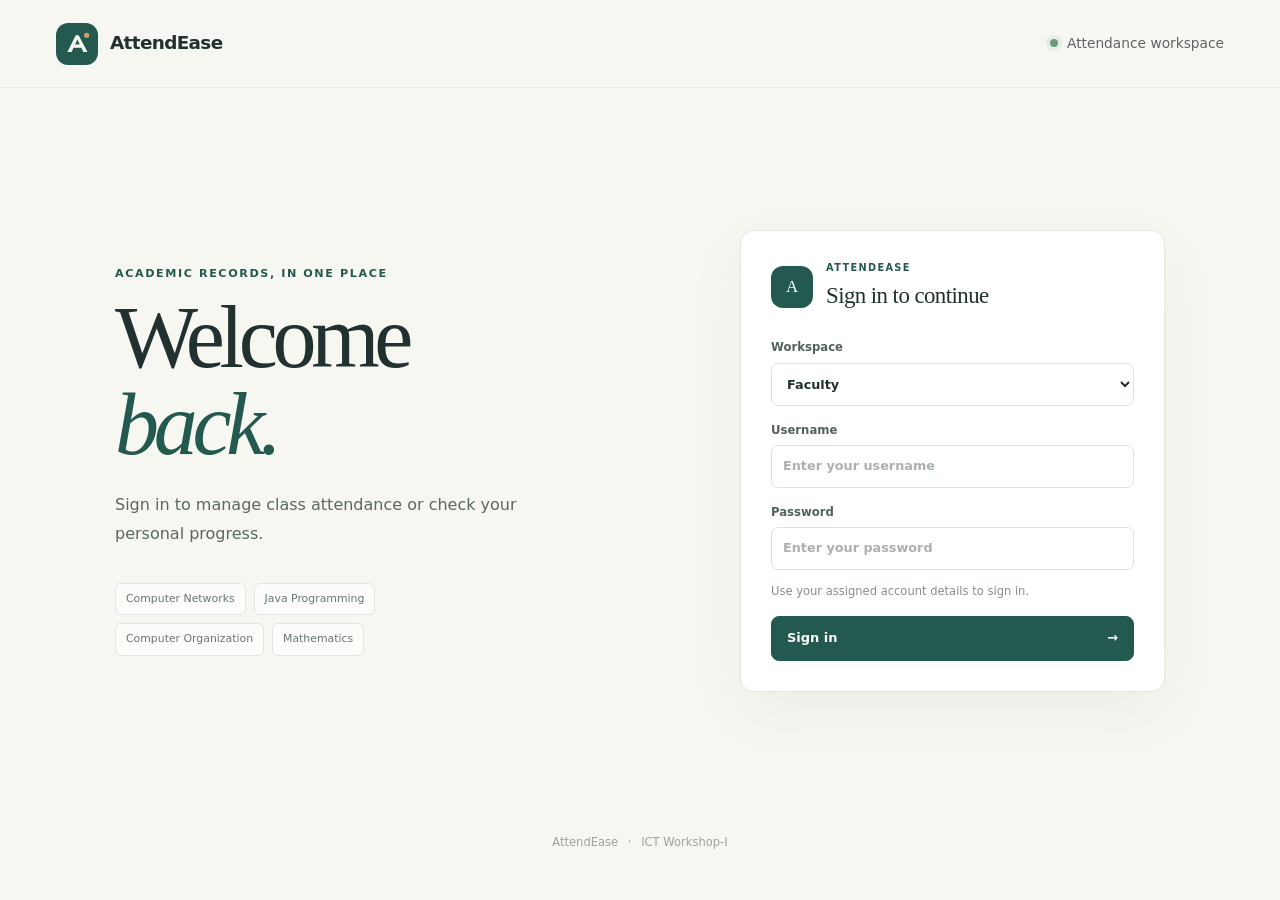
==== index.html @ cf976b41 "Build AttendEase attendance workspace" ====
<!doctype html>
<html lang="en">
<head>
  <meta charset="utf-8">
  <meta name="viewport" content="width=device-width, initial-scale=1">
  <meta name="description" content="Sign in to the AttendEase attendance workspace">
  <title>Sign in | AttendEase</title>
  <link rel="icon" href="assets/logo.svg" type="image/svg+xml">
  <link rel="stylesheet" href="css/style.css"><link rel="stylesheet" href="css/dashboard.css"><link rel="stylesheet" href="css/responsive.css">
</head>
<body class="login-page">
  <header class="marketing-header login-header"><a class="brand" href="index.html"><img src="assets/logo.svg" alt="" width="42" height="42"><span>AttendEase</span></a><span class="header-note"><span class="online-dot"></span> Attendance workspace</span></header>
  <main class="login-layout">
    <section class="login-intro"><p class="eyebrow"><span class="eyebrow-line"></span> Academic records, in one place</p><h1>Welcome<br><em>back.</em></h1><p>Sign in to manage class attendance or check your personal progress.</p><div class="login-subjects"><span>Computer Networks</span><span>Java Programming</span><span>Computer Organization</span><span>Mathematics</span></div></section>
    <section class="login-card" aria-labelledby="login-heading"><div class="login-card-heading"><div class="board-icon">A</div><div><p class="eyebrow">ATTENDEASE</p><h2 id="login-heading">Sign in to continue</h2></div></div>
      <form id="login-form" class="login-form">
        <label>Workspace<select id="login-role" name="role" required><option value="faculty">Faculty</option><option value="student">Student</option></select></label>
        <label>Username<input id="login-username" name="username" autocomplete="username" required placeholder="Enter your username"></label>
        <label>Password<input id="login-password" name="password" type="password" autocomplete="current-password" required placeholder="Enter your password"></label>
        <p id="login-message" class="login-message" role="status" aria-live="polite">Use your assigned account details to sign in.</p>
        <button id="login-submit" class="button login-submit" type="submit">Sign in <span aria-hidden="true">→</span></button>
      </form>
    </section>
  </main>
  <footer class="login-footer">AttendEase <span>·</span> ICT Workshop-I</footer>
  <script src="js/csv.js"></script><script src="js/auth.js"></script>
</body>
</html>
---- css/style.css ----
:root {
  color-scheme: light;
  --ink: #20312f;
  --muted: #75827e;
  --muted-deep: #596762;
  --brand: #24594f;
  --brand-dark: #17463e;
  --brand-pale: #e7f0e9;
  --page: #f5f5f0;
  --surface: #ffffff;
  --line: #e3e8e1;
  --warm: #c48254;
  --shadow: 0 8px 28px #20312f0a;
}
* { box-sizing: border-box; }
html { min-width: 320px; background: var(--page); }
body { margin: 0; min-height: 100vh; background: var(--page); color: var(--ink); font: 15px/1.55 "Aptos", "Segoe UI", system-ui, sans-serif; -webkit-font-smoothing: antialiased; }
a { color: inherit; }
button, input, select { font: inherit; }
button, select { cursor: pointer; }
[hidden] { display: none !important; }

/* Welcome page */
.landing-page { overflow-x: hidden; background: #f7f7f2; }
.marketing-header { height: 88px; max-width: 1320px; margin: 0 auto; padding: 0 56px; display: flex; align-items: center; justify-content: space-between; border-bottom: 1px solid #e8eae3; }
.brand { display: inline-flex; align-items: center; gap: 12px; color: var(--ink); font-size: 1.15rem; font-weight: 740; letter-spacing: -.035em; text-decoration: none; }
.brand img { flex: 0 0 auto; }
.header-note { display: flex; align-items: center; gap: 9px; color: var(--muted-deep); font-size: .86rem; }
.online-dot, .storage-mark { width: 8px; height: 8px; border-radius: 50%; background: #6d9e77; box-shadow: 0 0 0 4px #6d9e771c; }
.landing-main { width: min(1208px, calc(100% - 72px)); min-height: calc(100vh - 88px); margin: 0 auto; padding: 100px 0 90px; display: grid; grid-template-columns: minmax(0, 1.15fr) minmax(360px, .85fr); align-items: center; gap: clamp(50px, 8vw, 126px); }
.landing-copy { max-width: 590px; }
.eyebrow { margin: 0 0 14px; color: var(--brand); font-size: .7rem; font-weight: 760; letter-spacing: .14em; line-height: 1.4; text-transform: uppercase; }
.landing-copy > .eyebrow { display: flex; align-items: center; gap: 10px; }
.eyebrow-line { width: 24px; height: 1px; background: var(--warm); }
.landing-copy h1 { margin: 0; font-family: Georgia, "Times New Roman", serif; font-size: clamp(4rem, 7vw, 6.2rem); font-weight: 400; letter-spacing: -.065em; line-height: .98; }
.landing-copy h1 em { color: var(--brand); font-weight: 400; }
.landing-description { max-width: 475px; margin: 26px 0 0; color: var(--muted-deep); font-size: 1.08rem; line-height: 1.8; }
.workspace-status { min-height: 22px; margin: 28px 0 10px; color: var(--muted); font-size: .8rem; }
.workspace-choices { display: grid; gap: 10px; max-width: 505px; }
.workspace-choice { min-height: 76px; padding: 12px 16px; display: flex; align-items: center; gap: 14px; border: 1px solid #e2e7df; border-radius: 12px; background: #fff; box-shadow: 0 3px 12px #20312f05; text-decoration: none; transition: transform .16s ease, border-color .16s ease, box-shadow .16s ease; }
.workspace-choice:hover { transform: translateY(-2px); border-color: #b9cec0; box-shadow: var(--shadow); }
.choice-mark { width: 42px; height: 42px; display: grid; place-items: center; border-radius: 11px; background: var(--brand-pale); color: var(--brand); font-family: Georgia, serif; font-size: 1.25rem; }
.choice-mark-student { background: #f5eadf; color: #9d6944; }
.choice-copy { display: grid; gap: 2px; }
.choice-copy strong { font-size: .94rem; font-weight: 690; }
.choice-copy small { color: var(--muted); font-size: .79rem; }
.choice-arrow { margin-left: auto; color: var(--muted); font-size: 1.15rem; }
.landing-footnote { margin: 35px 0 0; color: #9aa39c; font-size: .75rem; letter-spacing: .04em; }
.landing-footnote span { margin: 0 6px; color: var(--warm); }
.welcome-board { position: relative; overflow: hidden; min-height: 424px; padding: 30px 30px 22px; border: 1px solid #dfe5db; border-radius: 16px; background: #fff; box-shadow: 0 22px 70px #26392d10; }
.board-topline { display: flex; justify-content: space-between; color: #84918b; font-size: .65rem; font-weight: 740; letter-spacing: .13em; }
.board-term { color: var(--warm); }
.board-heading { display: flex; align-items: center; gap: 14px; margin: 39px 0 26px; }
.board-icon { width: 48px; height: 48px; display: grid; place-items: center; border-radius: 14px; background: var(--brand); color: #fff; font-family: Georgia,serif; font-size: 1.3rem; }
.board-heading p { margin: 0 0 2px; color: var(--muted); font-size: .74rem; }
.board-heading h2 { margin: 0; font-family: Georgia,serif; font-size: 1.55rem; font-weight: 400; letter-spacing: -.03em; }
.subject-preview { position: relative; z-index: 1; margin: 0; padding: 0; list-style: none; }
.subject-preview li { min-height: 56px; display: flex; align-items: center; gap: 12px; border-top: 1px solid #edf0eb; font-size: .86rem; }
.subject-marker { width: 8px; height: 8px; border-radius: 50%; background: #5b927b; }
.marker-2 { background: #cb9267; }.marker-3 { background: #8299a0; }.marker-4 { background: #aaa274; }
.subject-code { margin-left: auto; color: #a2aaa4; font-size: .7rem; font-weight: 650; letter-spacing: .08em; }
.board-footer { position: relative; z-index: 1; display: flex; align-items: center; gap: 9px; margin-top: 22px; padding-top: 18px; border-top: 1px solid #edf0eb; color: var(--muted); font-size: .78rem; }
.board-footer-symbol { width: 20px; height: 20px; display: grid; place-items: center; border-radius: 50%; background: var(--brand-pale); color: var(--brand); font-size: .7rem; }
.board-decoration { position: absolute; right: -60px; bottom: -100px; width: 220px; height: 220px; border: 1px solid #e4ece2; border-radius: 50%; }
.board-decoration::before, .board-decoration::after { position: absolute; inset: 20px; border: 1px solid #e4ece2; border-radius: 50%; content: ""; }
.board-decoration::after { inset: 42px; }

/* Application shell */
.app-shell { min-height: 100vh; display: grid; grid-template-columns: 248px minmax(0, 1fr); }
.sidebar { position: sticky; top: 0; height: 100vh; padding: 25px 16px 18px; display: flex; flex-direction: column; background: #193c37; color: #f4f5ef; }
.sidebar-brand { padding: 0 9px 24px; color: #fff; font-size: 1.08rem; }
.sidebar-brand img { width: 36px; height: 36px; }
.sidebar-context { margin: 6px 8px 30px; padding: 17px 14px; display: grid; gap: 3px; border: 1px solid #ffffff19; border-radius: 10px; background: #ffffff08; }
.context-label, .nav-heading { color: #9db5aa; font-size: .62rem; font-weight: 740; letter-spacing: .13em; }
.sidebar-context strong { margin-top: 4px; font-size: .93rem; font-weight: 650; }
.sidebar-context > span:last-child { color: #b5c6bd; font-size: .75rem; }
.primary-nav { display: grid; gap: 5px; }
.nav-heading { margin: 0 10px 9px; }
.nav-link { min-height: 43px; padding: 8px 11px; display: flex; align-items: center; gap: 11px; border-radius: 8px; color: #c3d0c9; font-size: .84rem; text-decoration: none; transition: color .15s ease, background .15s ease; }
.nav-link:hover { background: #ffffff0d; color: #fff; }
.nav-link.is-active { background: #ffffff16; color: #fff; box-shadow: inset 3px 0 #c9a17a; }
.nav-icon { width: 25px; height: 25px; display: grid; place-items: center; border: 1px solid #ffffff1c; border-radius: 7px; color: #a8c0b4; font-size: .58rem; font-weight: 700; letter-spacing: .02em; }
.is-active .nav-icon { border-color: #d8b58b66; background: #d8b58b1e; color: #f3c99f; }
.sidebar-bottom { margin-top: auto; padding: 15px 8px 4px; display: flex; align-items: flex-start; gap: 11px; border-top: 1px solid #ffffff19; }
.sidebar-bottom .storage-mark { flex: 0 0 auto; margin-top: 5px; background: #93c099; box-shadow: 0 0 0 4px #93c0991c; }
.sidebar-bottom div { display: grid; gap: 3px; }
.sidebar-bottom strong { color: #e3ebe5; font-size: .72rem; font-weight: 650; }
.sidebar-bottom small { color: #a9bdb2; font-size: .67rem; line-height: 1.4; }
.workspace { min-width: 0; }
.topbar { position: sticky; z-index: 5; top: 0; height: 68px; padding: 0 clamp(22px, 4vw, 54px); display: flex; align-items: center; justify-content: space-between; border-bottom: 1px solid var(--line); background: #ffffffeb; backdrop-filter: blur(12px); }
.breadcrumbs { display: flex; align-items: center; gap: 10px; color: #919c96; font-size: .78rem; }
.breadcrumbs a { color: #77847e; text-decoration: none; }
.breadcrumbs a:hover { color: var(--brand); }
.breadcrumbs b { color: #c1c9c2; font-weight: 400; }
.breadcrumbs strong { color: var(--ink); font-weight: 650; }
.workspace-switch { display: inline-flex; align-items: center; gap: 9px; color: var(--muted-deep); font-size: .77rem; text-decoration: none; }
.workspace-switch:hover { color: var(--brand); }
.avatar { width: 29px; height: 29px; display: inline-grid; place-items: center; border-radius: 9px; background: var(--brand-pale); color: var(--brand); font-size: .72rem; font-weight: 740; }
.avatar-student { background: #f5eadf; color: #9d6944; }
.content-area { width: min(1290px, 100%); margin: 0 auto; padding: 40px clamp(22px, 4vw, 54px) 28px; }
.page-heading { margin-bottom: 30px; display: flex; align-items: flex-end; justify-content: space-between; gap: 25px; }
.page-heading h1 { margin: 0; font-family: Georgia, "Times New Roman", serif; font-size: clamp(2.1rem, 3vw, 2.8rem); font-weight: 400; letter-spacing: -.045em; line-height: 1.13; }
.page-heading .eyebrow { margin-bottom: 9px; }
.page-subtitle { margin: 8px 0 0; color: var(--muted); font-size: .91rem; }
.page-footer { padding: 32px 0 3px; color: #9aa39e; font-size: .7rem; }
.page-footer span { margin: 0 6px; color: #bd8b65; }
.button { min-height: 42px; padding: 10px 15px; display: inline-flex; align-items: center; justify-content: center; gap: 8px; border: 1px solid var(--brand); border-radius: 8px; background: var(--brand); color: white; font-size: .81rem; font-weight: 670; text-decoration: none; transition: background .15s ease, border-color .15s ease, transform .15s ease; }
.button:hover { transform: translateY(-1px); border-color: var(--brand-dark); background: var(--brand-dark); }
.button-secondary { border-color: #dce4dc; background: #fff; color: var(--brand); }
.button-secondary:hover { border-color: #a9c4b0; background: #f6faf6; }
.quiet-button { min-height: 38px; padding: 8px 10px; border: 0; background: transparent; color: #7b8983; font-size: .75rem; }
.quiet-button:hover { color: #9c563f; }
.quiet-link { color: var(--brand); font-size: .77rem; font-weight: 650; text-decoration: none; white-space: nowrap; }
.quiet-link:hover { color: var(--brand-dark); }
.quiet-link span { margin-left: 3px; }
.notice { margin: 16px 0 0; padding: 11px 14px; border: 1px solid #dce8df; border-left: 3px solid #76a285; border-radius: 7px; background: #f1f7f1; color: #526c5b; font-size: .8rem; }
.message-error { border-color: #f1d8d3; border-left-color: #be6a5b; background: #fbf1ee; color: #864a40; }
:focus-visible { outline: 3px solid #ba875f80; outline-offset: 2px; }
/* Sign-in page */
.login-page { min-height: 100vh; background: #f7f7f2; }
.login-header { max-width: 1320px; }
.login-layout { width: min(1050px, calc(100% - 48px)); min-height: calc(100vh - 154px); margin: 0 auto; padding: 64px 0; display: grid; grid-template-columns: 1fr minmax(340px, 425px); align-items: center; gap: clamp(48px, 9vw, 125px); }
.login-intro h1 { margin: 0; font-family: Georgia, "Times New Roman", serif; font-size: clamp(3.6rem, 7vw, 5.5rem); font-weight: 400; letter-spacing: -.06em; line-height: .98; }
.login-intro h1 em { color: var(--brand); font-weight: 400; }
.login-intro > p:not(.eyebrow) { max-width: 410px; margin: 23px 0 0; color: var(--muted-deep); font-size: 1rem; line-height: 1.8; }
.login-subjects { max-width: 390px; margin-top: 34px; display: flex; flex-wrap: wrap; gap: 8px; }
.login-subjects span { padding: 7px 10px; border: 1px solid #e2e7df; border-radius: 6px; background: #ffffffa8; color: #68766f; font-size: .68rem; }
.login-card { padding: 30px; border: 1px solid #e2e7df; border-radius: 14px; background: #fff; box-shadow: 0 20px 60px #26392d0d; }
.login-card-heading { margin-bottom: 25px; display: flex; align-items: center; gap: 13px; }
.login-card-heading .board-icon { width: 42px; height: 42px; margin: 0; border-radius: 12px; font-size: 1.05rem; }
.login-card-heading .eyebrow { margin: 0 0 3px; font-size: .61rem; }
.login-card-heading h2 { margin: 0; font-family: Georgia, "Times New Roman", serif; font-size: 1.43rem; font-weight: 400; letter-spacing: -.025em; }
.login-form { display: grid; gap: 15px; }
.login-form label { display: grid; gap: 6px; color: #53615b; font-size: .73rem; font-weight: 650; }
.login-form input, .login-form select { width: 100%; min-height: 43px; padding: 9px 11px; border: 1px solid #dce3dc; border-radius: 7px; background: #fff; color: var(--ink); font-size: .8rem; }
.login-form input::placeholder { color: #a9b2ac; }
.login-message { min-height: 17px; margin: -2px 0 0; color: #849089; font-size: .72rem; }
.login-submit { width: 100%; min-height: 45px; }
.login-submit span { margin-left: auto; }
.login-submit:disabled { opacity: .68; cursor: wait; transform: none; }
.account-help { margin-top: 18px; padding-top: 15px; border-top: 1px solid #edf0eb; color: #77837d; font-size: .7rem; }
.account-help summary { cursor: pointer; color: var(--brand); font-weight: 650; }
.account-help div { padding-top: 8px; line-height: 1.65; }
.account-help p { margin: 7px 0; }
.account-help code { padding: 2px 4px; border-radius: 4px; background: #f0f4ef; color: #3c5d4e; font-family: "Consolas", monospace; font-size: .67rem; }
.login-footer { padding: 0 20px 23px; color: #9aa39c; text-align: center; font-size: .72rem; }
.login-footer span { margin: 0 6px; color: var(--warm); }
---- css/dashboard.css ----
/* Summary cards and shared record panels */
.summary-grid { display: grid; grid-template-columns: repeat(auto-fit, minmax(185px, 1fr)); gap: 13px; margin: 0 0 24px; }
.summary-card { min-height: 132px; padding: 18px 20px; border: 1px solid var(--line); border-radius: 11px; background: var(--surface); box-shadow: 0 2px 8px #20312f04; }
.summary-card h3 { margin: 0; color: var(--muted); font-size: .75rem; font-weight: 620; }
.summary-value { margin: 10px 0 0; color: var(--brand); font-family: Georgia, "Times New Roman", serif; font-size: 2rem; letter-spacing: -.04em; line-height: 1; }
.summary-detail { margin: 9px 0 0; color: #88938d; font-size: .71rem; line-height: 1.45; }
.content-panel { margin-top: 18px; padding: 22px; border: 1px solid var(--line); border-radius: 12px; background: var(--surface); box-shadow: 0 2px 10px #20312f04; }
.panel-heading { margin-bottom: 16px; display: flex; align-items: center; justify-content: space-between; gap: 18px; }
.panel-heading .eyebrow { margin-bottom: 5px; }
.panel-heading h2, .roster-section-heading h2 { margin: 0; font-family: Georgia, "Times New Roman", serif; font-size: 1.38rem; font-weight: 400; letter-spacing: -.025em; }
.recent-panel { margin-top: 6px; }
.recent-sessions { display: grid; gap: 0; margin: 0; padding: 0; list-style: none; }
.recent-sessions li { min-height: 57px; padding: 12px 2px; display: flex; align-items: center; justify-content: space-between; gap: 18px; border-top: 1px solid #edf0eb; }
.recent-sessions li strong { color: var(--ink); font-size: .83rem; font-weight: 640; }
.recent-sessions span { color: var(--muted); text-align: right; font-size: .73rem; }

/* Forms */
.form-panel { margin-top: 0; }
.form-panel .panel-heading { margin-bottom: 20px; }
.student-form { display: grid; grid-template-columns: 1fr 1.25fr 1.5fr auto; align-items: end; gap: 12px; }
.student-form label, .attendance-controls label, .history-toolbar label, .profile-picker-label { display: grid; gap: 6px; color: #52615b; font-size: .74rem; font-weight: 650; }
.student-form input, .attendance-controls select, .attendance-controls input, .status-field select, .history-toolbar select, .student-picker { width: 100%; min-height: 41px; padding: 8px 11px; border: 1px solid #d9e1d9; border-radius: 7px; background: #fff; color: var(--ink); font-size: .79rem; }
.student-form input::placeholder { color: #adb6af; }
.student-form input:focus, .attendance-controls select:focus, .attendance-controls input:focus, .status-field select:focus, .history-toolbar select:focus, .student-picker:focus { border-color: #8dac96; outline: 3px solid #7aa08424; }

/* Tables */
.table-wrap { overflow: auto; border: 1px solid #e7ebe5; border-radius: 8px; background: #fff; }
table { width: 100%; border-collapse: collapse; text-align: left; font-size: .78rem; }
caption { padding: 11px 14px; color: #87928c; text-align: left; font-size: .7rem; }
th, td { min-height: 44px; padding: 11px 14px; border-top: 1px solid #edf0eb; white-space: nowrap; }
th { background: #f8f9f6; color: #75817a; font-size: .65rem; font-weight: 700; letter-spacing: .08em; text-transform: uppercase; }
td { color: #45534e; }
tbody tr:hover { background: #fbfcfa; }
.student-count { margin: 5px 0 0; color: var(--muted); font-size: .75rem; }
.roster-panel { margin-top: 18px; }
.panel-heading-roster { align-items: flex-end; }
.roster-actions, .history-actions { display: flex; flex-wrap: wrap; align-items: center; gap: 8px; }
.import-button { position: relative; overflow: hidden; cursor: pointer; }
.import-button input { position: absolute; inset: 0; width: 100%; height: 100%; opacity: 0; cursor: pointer; }
.text-button { padding: 5px 9px; border: 0; border-radius: 5px; background: #f8efeb; color: #985841; font-size: .72rem; font-weight: 650; }
.text-button:hover { background: #f3e4dd; }

/* Attendance entry */
.attendance-panel { padding: 24px; }
.attendance-controls { display: grid; grid-template-columns: minmax(220px, 1.5fr) minmax(180px, .8fr); gap: 14px; padding-bottom: 22px; border-bottom: 1px solid #edf0eb; }
.roster-section-heading { margin: 22px 0 12px; display: flex; align-items: flex-end; justify-content: space-between; gap: 15px; }
.roster-section-heading .eyebrow { margin-bottom: 5px; }
.status-key { display: flex; align-items: center; gap: 6px; color: var(--muted); font-size: .67rem; white-space: nowrap; }
.status-dot { width: 7px; height: 7px; margin-left: 5px; display: inline-block; border-radius: 50%; }
.present-dot { background: #5e9676; }.absent-dot { background: #bd6c5a; }.late-dot { background: #c08a4e; }
.attendance-roster { display: grid; margin: 13px 0; border-top: 1px solid #edf0eb; }
.attendance-row { min-height: 59px; padding: 9px 9px; display: flex; align-items: center; justify-content: space-between; gap: 18px; border-bottom: 1px solid #edf0eb; }
.attendance-row:hover { background: #fbfcfa; }
.attendance-student { display: flex; align-items: center; gap: 11px; }
.attendance-student strong { color: var(--ink); font-size: .8rem; font-weight: 640; }
.attendance-student span { min-width: 55px; color: #8d9891; font-size: .68rem; }
.status-field { width: 145px; display: flex; align-items: center; gap: 10px; }
.status-field > span { color: #8b9690; font-size: .67rem; }
.status-field select { min-height: 34px; padding: 5px 9px; font-size: .73rem; }
.form-footer { padding-top: 17px; display: flex; align-items: center; justify-content: space-between; gap: 18px; border-top: 1px solid #edf0eb; }
.form-footer > span { color: #8b9690; font-size: .7rem; }

/* History */
.history-panel { margin-top: 0; }
.history-toolbar { margin-bottom: 16px; display: flex; align-items: flex-end; justify-content: space-between; gap: 16px; }
.history-toolbar label { width: min(280px, 100%); }
.history-details { display: grid; grid-template-columns: repeat(auto-fit, minmax(190px, 1fr)); gap: 8px 22px; margin: 2px 0; padding: 0 0 0 20px; color: var(--muted-deep); font-size: .75rem; }
.detail-toggle { background: var(--brand-pale); color: var(--brand); }

/* Student portal */
.student-page-heading { align-items: flex-end; }
.profile-picker-label { width: min(260px, 100%); }
.student-picker { min-height: 42px; }
.student-identity { margin: 8px 0 21px; padding: 16px 18px; display: flex; align-items: center; gap: 13px; border: 1px solid #e2e9e0; border-radius: 10px; background: #f0f5ef; }
.avatar-large { width: 43px; height: 43px; border-radius: 13px; font-size: .9rem; }
.student-identity .eyebrow { margin: 0 0 3px; font-size: .6rem; }
.student-welcome { margin: 0; font-family: Georgia, "Times New Roman", serif; font-size: 1.25rem; font-weight: 400; }
.record-chip { margin-left: auto; display: inline-flex; align-items: center; gap: 8px; color: #66806e; font-size: .68rem; }
.student-shell .summary-grid { margin-top: 17px; }
.student-shell .content-panel { margin-top: 17px; }
.student-shell .panel-heading { margin-bottom: 10px; }
.student-shell .history-panel { margin-bottom: 5px; }

@media (max-width: 1000px) {
  .student-form { grid-template-columns: repeat(2, minmax(0, 1fr)); }
  .student-form button { grid-column: 1 / -1; justify-self: start; }
}
---- css/responsive.css ----
@media (max-width: 1050px) {
  .app-shell { grid-template-columns: 218px minmax(0, 1fr); }
  .sidebar { padding-inline: 12px; }
  .content-area { padding-inline: 28px; }
  .topbar { padding-inline: 28px; }
  .landing-main { gap: 55px; }
}
@media (max-width: 760px) {
  .marketing-header { height: 72px; padding-inline: 24px; }
  .landing-main { width: min(620px, calc(100% - 40px)); min-height: auto; padding: 64px 0; grid-template-columns: 1fr; gap: 46px; }
  .landing-copy h1 { font-size: clamp(3.6rem, 14vw, 5rem); }
  .welcome-board { min-height: 390px; }
  .app-shell { display: block; }
  .sidebar { position: relative; height: auto; padding: 12px 18px; display: block; }
  .sidebar-brand { padding: 0; }
  .sidebar-brand img { width: 32px; height: 32px; }
  .sidebar-context, .sidebar-bottom { display: none; }
  .primary-nav { margin-top: 11px; display: flex; overflow-x: auto; gap: 4px; }
  .nav-heading { display: none; }
  .nav-link { min-height: 36px; flex: 0 0 auto; padding: 6px 9px; font-size: .72rem; }
  .nav-icon { width: 21px; height: 21px; }
  .topbar { position: static; height: 56px; padding-inline: 20px; }
  .content-area { padding: 29px 20px 24px; }
}
@media (max-width: 560px) {
  .marketing-header { padding-inline: 18px; }
  .header-note { font-size: .72rem; }
  .landing-main { width: calc(100% - 36px); padding-top: 48px; }
  .landing-description { font-size: .97rem; }
  .welcome-board { min-height: 370px; padding: 23px 20px 18px; }
  .page-heading { align-items: flex-start; flex-direction: column; gap: 16px; }
  .page-heading > .button { width: 100%; }
  .content-area { padding-inline: 14px; }
  .topbar { padding-inline: 14px; }
  .breadcrumbs { font-size: .7rem; }
  .workspace-switch { gap: 6px; font-size: .69rem; }
  .workspace-switch .avatar { width: 25px; height: 25px; }
  .content-panel { padding: 16px; }
  .summary-grid { grid-template-columns: repeat(2, minmax(0, 1fr)); gap: 9px; }
  .summary-card { min-height: 118px; padding: 14px; }
  .summary-value { font-size: 1.75rem; }
  .student-form { grid-template-columns: 1fr; }
  .student-form button { grid-column: auto; justify-self: stretch; }
  .panel-heading-roster { align-items: flex-start; flex-direction: column; }
  .roster-actions, .history-actions { width: 100%; }
  .roster-actions > *, .history-actions > * { flex: 1 1 auto; }
  .roster-actions .quiet-button { flex-basis: 100%; }
  .attendance-controls { grid-template-columns: 1fr; }
  .roster-section-heading { align-items: flex-start; flex-direction: column; }
  .attendance-row { align-items: flex-start; }
  .status-field { width: 122px; }
  .status-field > span { display: none; }
  .form-footer { align-items: stretch; flex-direction: column; }
  .form-footer .button { width: 100%; }
  .history-toolbar { align-items: stretch; flex-direction: column; }
  .history-toolbar label { width: 100%; }
  .history-actions { display: grid; grid-template-columns: 1fr 1fr; }
  .student-page-heading { align-items: stretch; }
  .profile-picker-label { width: 100%; }
  .record-chip { margin-left: auto; font-size: 0; }
  .recent-sessions li { align-items: flex-start; flex-direction: column; gap: 3px; }
  .recent-sessions span { text-align: left; }
}
@media (max-width: 760px) {
  .login-layout { width: min(520px, calc(100% - 40px)); min-height: auto; padding: 54px 0 38px; grid-template-columns: 1fr; gap: 34px; }
  .login-intro h1 { font-size: clamp(3.5rem, 13vw, 4.8rem); }
  .login-subjects { margin-top: 22px; }
}
@media (max-width: 560px) {
  .login-header { padding-inline: 18px; }
  .login-header .header-note { font-size: .7rem; }
  .login-layout { width: calc(100% - 32px); padding-top: 40px; }
  .login-card { padding: 22px 19px; }
}
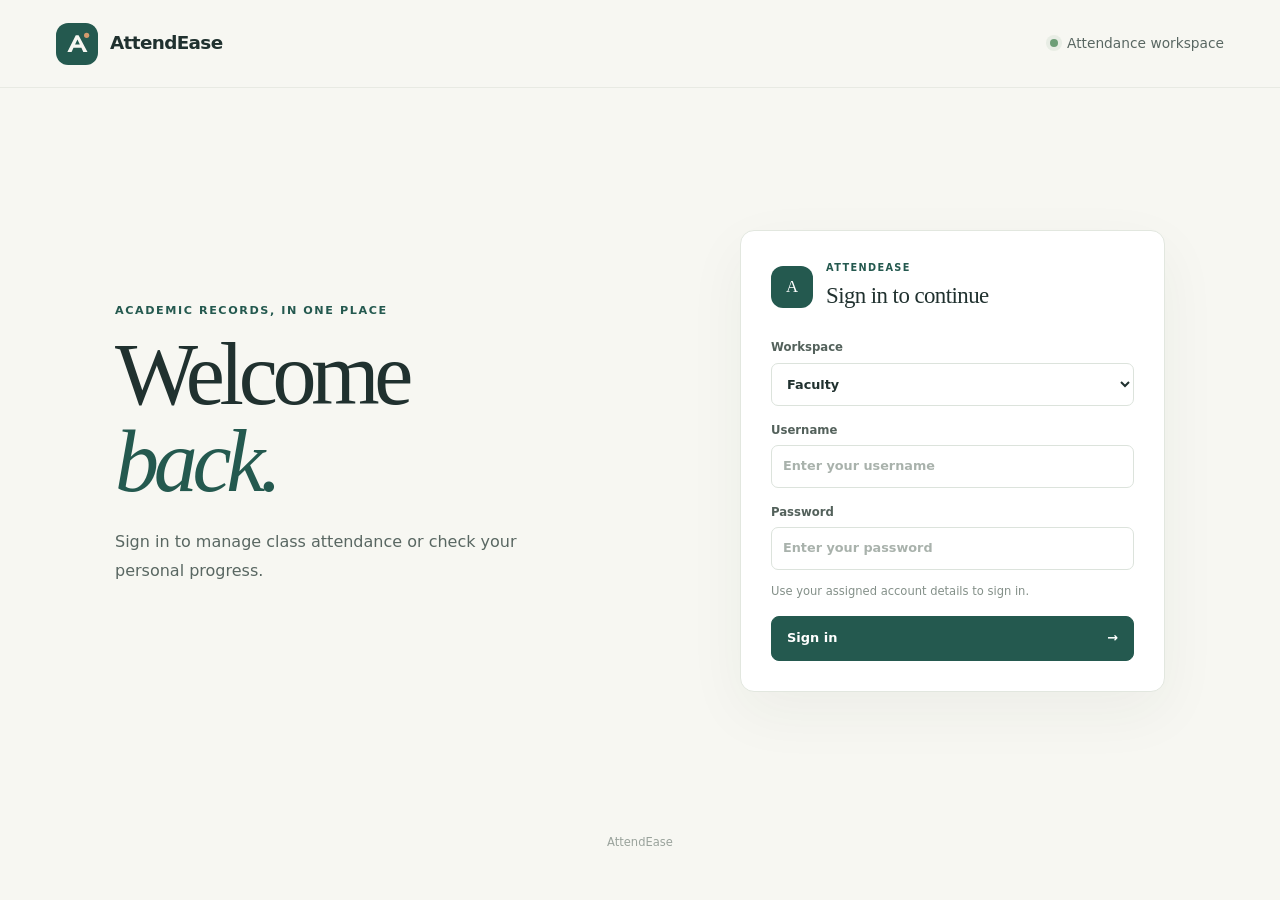
==== commit fd789742: "fix: user interface" ====
--- a/index.html
+++ b/index.html
@@ -1,29 +1,87 @@
 <!doctype html>
 <html lang="en">
-<head>
-  <meta charset="utf-8">
-  <meta name="viewport" content="width=device-width, initial-scale=1">
-  <meta name="description" content="Sign in to the AttendEase attendance workspace">
-  <title>Sign in | AttendEase</title>
-  <link rel="icon" href="assets/logo.svg" type="image/svg+xml">
-  <link rel="stylesheet" href="css/style.css"><link rel="stylesheet" href="css/dashboard.css"><link rel="stylesheet" href="css/responsive.css">
-</head>
-<body class="login-page">
-  <header class="marketing-header login-header"><a class="brand" href="index.html"><img src="assets/logo.svg" alt="" width="42" height="42"><span>AttendEase</span></a><span class="header-note"><span class="online-dot"></span> Attendance workspace</span></header>
-  <main class="login-layout">
-    <section class="login-intro"><p class="eyebrow"><span class="eyebrow-line"></span> Academic records, in one place</p><h1>Welcome<br><em>back.</em></h1><p>Sign in to manage class attendance or check your personal progress.</p><div class="login-subjects"><span>Computer Networks</span><span>Java Programming</span><span>Computer Organization</span><span>Mathematics</span></div></section>
-    <section class="login-card" aria-labelledby="login-heading"><div class="login-card-heading"><div class="board-icon">A</div><div><p class="eyebrow">ATTENDEASE</p><h2 id="login-heading">Sign in to continue</h2></div></div>
-      <form id="login-form" class="login-form">
-        <label>Workspace<select id="login-role" name="role" required><option value="faculty">Faculty</option><option value="student">Student</option></select></label>
-        <label>Username<input id="login-username" name="username" autocomplete="username" required placeholder="Enter your username"></label>
-        <label>Password<input id="login-password" name="password" type="password" autocomplete="current-password" required placeholder="Enter your password"></label>
-        <p id="login-message" class="login-message" role="status" aria-live="polite">Use your assigned account details to sign in.</p>
-        <button id="login-submit" class="button login-submit" type="submit">Sign in <span aria-hidden="true">→</span></button>
-      </form>
-    </section>
-  </main>
-  <footer class="login-footer">AttendEase <span>·</span> ICT Workshop-I</footer>
-  <script src="js/csv.js"></script><script src="js/auth.js"></script>
-</body>
+  <head>
+    <meta charset="utf-8" />
+    <meta name="viewport" content="width=device-width, initial-scale=1" />
+    <meta
+      name="description"
+      content="Sign in to the AttendEase attendance workspace"
+    />
+    <title>Sign in | AttendEase</title>
+    <link rel="icon" href="assets/logo.svg" type="image/svg+xml" />
+    <link rel="stylesheet" href="css/style.css" />
+    <link rel="stylesheet" href="css/dashboard.css" />
+    <link rel="stylesheet" href="css/responsive.css" />
+  </head>
+  <body class="login-page">
+    <header class="marketing-header login-header">
+      <a class="brand" href="index.html"
+        ><img src="assets/logo.svg" alt="" width="42" height="42" /><span
+          >AttendEase</span
+        ></a
+      ><span class="header-note"
+        ><span class="online-dot"></span> Attendance workspace</span
+      >
+    </header>
+    <main class="login-layout">
+      <section class="login-intro">
+        <p class="eyebrow">
+          <span class="eyebrow-line"></span> Academic records, in one place
+        </p>
+        <h1>Welcome<br /><em>back.</em></h1>
+        <p>
+          Sign in to manage class attendance or check your personal progress.
+        </p>
+        <div class="login-subjects"></div>
+      </section>
+      <section class="login-card" aria-labelledby="login-heading">
+        <div class="login-card-heading">
+          <div class="board-icon">A</div>
+          <div>
+            <p class="eyebrow">ATTENDEASE</p>
+            <h2 id="login-heading">Sign in to continue</h2>
+          </div>
+        </div>
+        <form id="login-form" class="login-form">
+          <label
+            >Workspace<select id="login-role" name="role" required>
+              <option value="faculty">Faculty</option>
+              <option value="student">Student</option>
+            </select></label
+          >
+          <label
+            >Username<input
+              id="login-username"
+              name="username"
+              autocomplete="username"
+              required
+              placeholder="Enter your username"
+          /></label>
+          <label
+            >Password<input
+              id="login-password"
+              name="password"
+              type="password"
+              autocomplete="current-password"
+              required
+              placeholder="Enter your password"
+          /></label>
+          <p
+            id="login-message"
+            class="login-message"
+            role="status"
+            aria-live="polite"
+          >
+            Use your assigned account details to sign in.
+          </p>
+          <button id="login-submit" class="button login-submit" type="submit">
+            Sign in <span aria-hidden="true">→</span>
+          </button>
+        </form>
+      </section>
+    </main>
+    <footer class="login-footer">AttendEase</footer>
+    <script src="js/csv.js"></script>
+    <script src="js/auth.js"></script>
+  </body>
 </html>
-
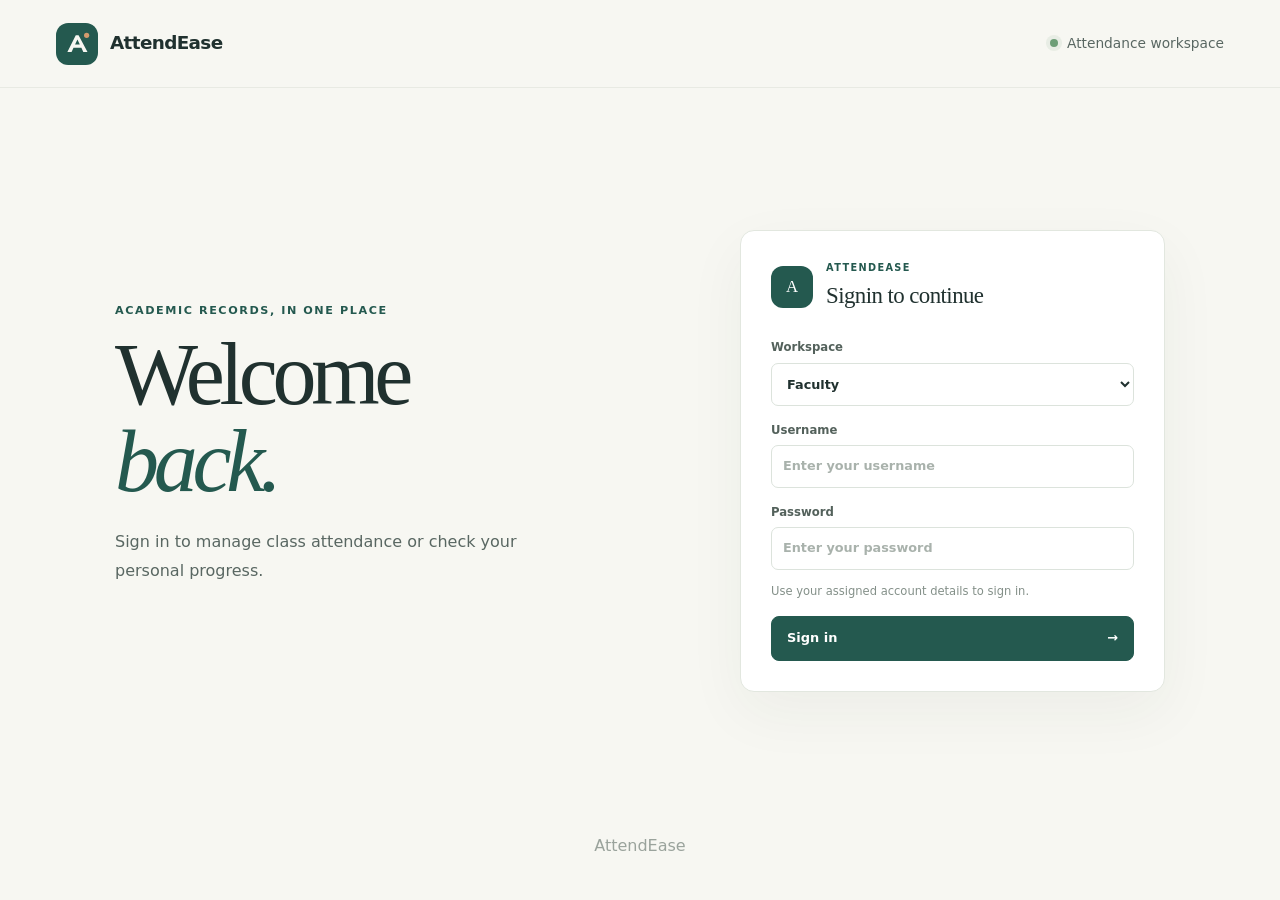
==== commit 3182e761: "sign in to signin" ====
--- a/index.html
+++ b/index.html
@@ -7,7 +7,7 @@
       name="description"
       content="Sign in to the AttendEase attendance workspace"
     />
-    <title>Sign in | AttendEase</title>
+    <title>Sign in | AttendEase </title>
     <link rel="icon" href="assets/logo.svg" type="image/svg+xml" />
     <link rel="stylesheet" href="css/style.css" />
     <link rel="stylesheet" href="css/dashboard.css" />
@@ -39,7 +39,7 @@
           <div class="board-icon">A</div>
           <div>
             <p class="eyebrow">ATTENDEASE</p>
-            <h2 id="login-heading">Sign in to continue</h2>
+            <h2 id="login-heading">Signin to continue</h2>
           </div>
         </div>
         <form id="login-form" class="login-form">
--- a/css/style.css
+++ b/css/style.css
@@ -95,6 +95,12 @@
 .breadcrumbs strong { color: var(--ink); font-weight: 650; }
 .workspace-switch { display: inline-flex; align-items: center; gap: 9px; color: var(--muted-deep); font-size: .77rem; text-decoration: none; }
 .workspace-switch:hover { color: var(--brand); }
+.sign-out-button { min-height: 38px; padding: 4px 10px 4px 5px; border: 1px solid #eadbd5; border-radius: 999px; background: #fffaf8; color: #985b4d; font-weight: 650; cursor: pointer; transition: transform .16s ease, border-color .16s ease, background .16s ease, box-shadow .16s ease; }
+.sign-out-button:hover { transform: translateY(-1px); border-color: #dcb8ab; background: #fff4f0; box-shadow: 0 4px 12px #985b4d14; color: #864b40; }
+.sign-out-button:active { transform: translateY(1px) scale(.98); }
+.sign-out-button .avatar { background: #f8eae5; color: #985b4d; }
+.sign-out-mark { margin-left: 1px; color: #bd8070; font-size: .85rem; transition: transform .16s ease; }
+.sign-out-button:hover .sign-out-mark { transform: translate(1px, -1px); }
 .avatar { width: 29px; height: 29px; display: inline-grid; place-items: center; border-radius: 9px; background: var(--brand-pale); color: var(--brand); font-size: .72rem; font-weight: 740; }
 .avatar-student { background: #f5eadf; color: #9d6944; }
 .content-area { width: min(1290px, 100%); margin: 0 auto; padding: 40px clamp(22px, 4vw, 54px) 28px; }
@@ -104,8 +110,9 @@
 .page-subtitle { margin: 8px 0 0; color: var(--muted); font-size: .91rem; }
 .page-footer { padding: 32px 0 3px; color: #9aa39e; font-size: .7rem; }
 .page-footer span { margin: 0 6px; color: #bd8b65; }
-.button { min-height: 42px; padding: 10px 15px; display: inline-flex; align-items: center; justify-content: center; gap: 8px; border: 1px solid var(--brand); border-radius: 8px; background: var(--brand); color: white; font-size: .81rem; font-weight: 670; text-decoration: none; transition: background .15s ease, border-color .15s ease, transform .15s ease; }
+.button { min-height: 42px; padding: 10px 15px; display: inline-flex; align-items: center; justify-content: center; gap: 8px; border: 1px solid var(--brand); border-radius: 8px; background: var(--brand); color: white; font-size: .81rem; font-weight: 670; text-decoration: none; transition: background .15s ease, border-color .15s ease, transform .15s ease, box-shadow .15s ease; }
 .button:hover { transform: translateY(-1px); border-color: var(--brand-dark); background: var(--brand-dark); }
+.button:active, .quiet-button:active, .text-button:active { transform: translateY(1px) scale(.98); }
 .button-secondary { border-color: #dce4dc; background: #fff; color: var(--brand); }
 .button-secondary:hover { border-color: #a9c4b0; background: #f6faf6; }
 .quiet-button { min-height: 38px; padding: 8px 10px; border: 0; background: transparent; color: #7b8983; font-size: .75rem; }
@@ -116,6 +123,9 @@
 .notice { margin: 16px 0 0; padding: 11px 14px; border: 1px solid #dce8df; border-left: 3px solid #76a285; border-radius: 7px; background: #f1f7f1; color: #526c5b; font-size: .8rem; }
 .message-error { border-color: #f1d8d3; border-left-color: #be6a5b; background: #fbf1ee; color: #864a40; }
 :focus-visible { outline: 3px solid #ba875f80; outline-offset: 2px; }
+@media (prefers-reduced-motion: reduce) {
+  *, *::before, *::after { scroll-behavior: auto !important; transition-duration: .01ms !important; animation-duration: .01ms !important; animation-iteration-count: 1 !important; }
+}
 /* Sign-in page */
 .login-page { min-height: 100vh; background: #f7f7f2; }
 .login-header { max-width: 1320px; }
@@ -143,5 +153,5 @@
 .account-help div { padding-top: 8px; line-height: 1.65; }
 .account-help p { margin: 7px 0; }
 .account-help code { padding: 2px 4px; border-radius: 4px; background: #f0f4ef; color: #3c5d4e; font-family: "Consolas", monospace; font-size: .67rem; }
-.login-footer { padding: 0 20px 23px; color: #9aa39c; text-align: center; font-size: .72rem; }
+.login-footer { padding: 0 20px 23px; color: #9aa39c; text-align: center; font-size: .72rem; font-size: 1rem; }
 .login-footer span { margin: 0 6px; color: var(--warm); }
--- a/css/dashboard.css
+++ b/css/dashboard.css
@@ -10,9 +10,16 @@
 .panel-heading h2, .roster-section-heading h2 { margin: 0; font-family: Georgia, "Times New Roman", serif; font-size: 1.38rem; font-weight: 400; letter-spacing: -.025em; }
 .recent-panel { margin-top: 6px; }
 .recent-sessions { display: grid; gap: 0; margin: 0; padding: 0; list-style: none; }
-.recent-sessions li { min-height: 57px; padding: 12px 2px; display: flex; align-items: center; justify-content: space-between; gap: 18px; border-top: 1px solid #edf0eb; }
+.recent-sessions li { min-height: 57px; padding: 12px 2px; display: flex; align-items: center; justify-content: space-between; gap: 18px; border-top: 1px solid #edf0eb; transition: background .18s ease, padding .18s ease, transform .18s ease; }
+.recent-sessions li:hover { padding-inline: 8px; transform: translateX(2px); background: #fbfcf9; }
 .recent-sessions li strong { color: var(--ink); font-size: .83rem; font-weight: 640; }
-.recent-sessions span { color: var(--muted); text-align: right; font-size: .73rem; }
+.session-meta { display: flex; align-items: center; justify-content: flex-end; gap: 12px; }
+.session-date { color: var(--muted); font-size: .72rem; white-space: nowrap; }
+.session-stats { display: flex; align-items: center; gap: 5px; }
+.session-stat { padding: 4px 7px; border: 1px solid transparent; border-radius: 999px; font-size: .65rem; font-weight: 620; line-height: 1.25; white-space: nowrap; }
+.session-present { border-color: #dcebe0; background: #f0f7f1; color: #4e7b5b; }
+.session-late { border-color: #f0e5d3; background: #fbf6ec; color: #967044; }
+.session-absent { border-color: #f0dfda; background: #fbf2ef; color: #a15f50; }
 
 /* Forms */
 .form-panel { margin-top: 0; }
--- a/css/responsive.css
+++ b/css/responsive.css
@@ -58,8 +58,10 @@
   .student-page-heading { align-items: stretch; }
   .profile-picker-label { width: 100%; }
   .record-chip { margin-left: auto; font-size: 0; }
-  .recent-sessions li { align-items: flex-start; flex-direction: column; gap: 3px; }
-  .recent-sessions span { text-align: left; }
+  .recent-sessions li { align-items: flex-start; flex-direction: column; gap: 7px; }
+  .session-meta { width: 100%; flex-wrap: wrap; justify-content: flex-start; gap: 7px; }
+  .session-date { white-space: normal; }
+  .session-stats { flex-wrap: wrap; }
 }
 @media (max-width: 760px) {
   .login-layout { width: min(520px, calc(100% - 40px)); min-height: auto; padding: 54px 0 38px; grid-template-columns: 1fr; gap: 34px; }
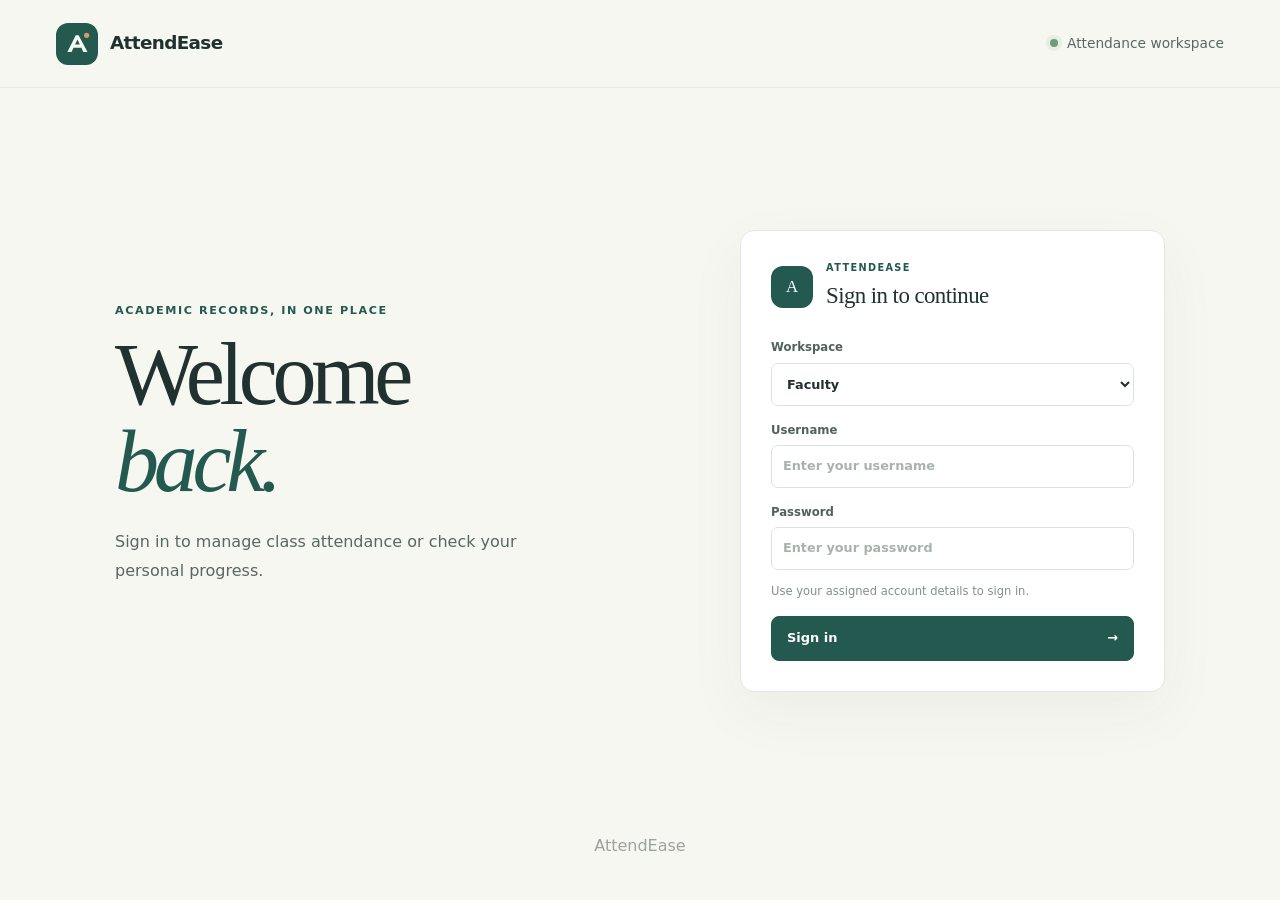
==== commit 51f3339e: "signin to sign in" ====
--- a/index.html
+++ b/index.html
@@ -39,7 +39,7 @@
           <div class="board-icon">A</div>
           <div>
             <p class="eyebrow">ATTENDEASE</p>
-            <h2 id="login-heading">Signin to continue</h2>
+            <h2 id="login-heading">Sign in to continue</h2>
           </div>
         </div>
         <form id="login-form" class="login-form">
